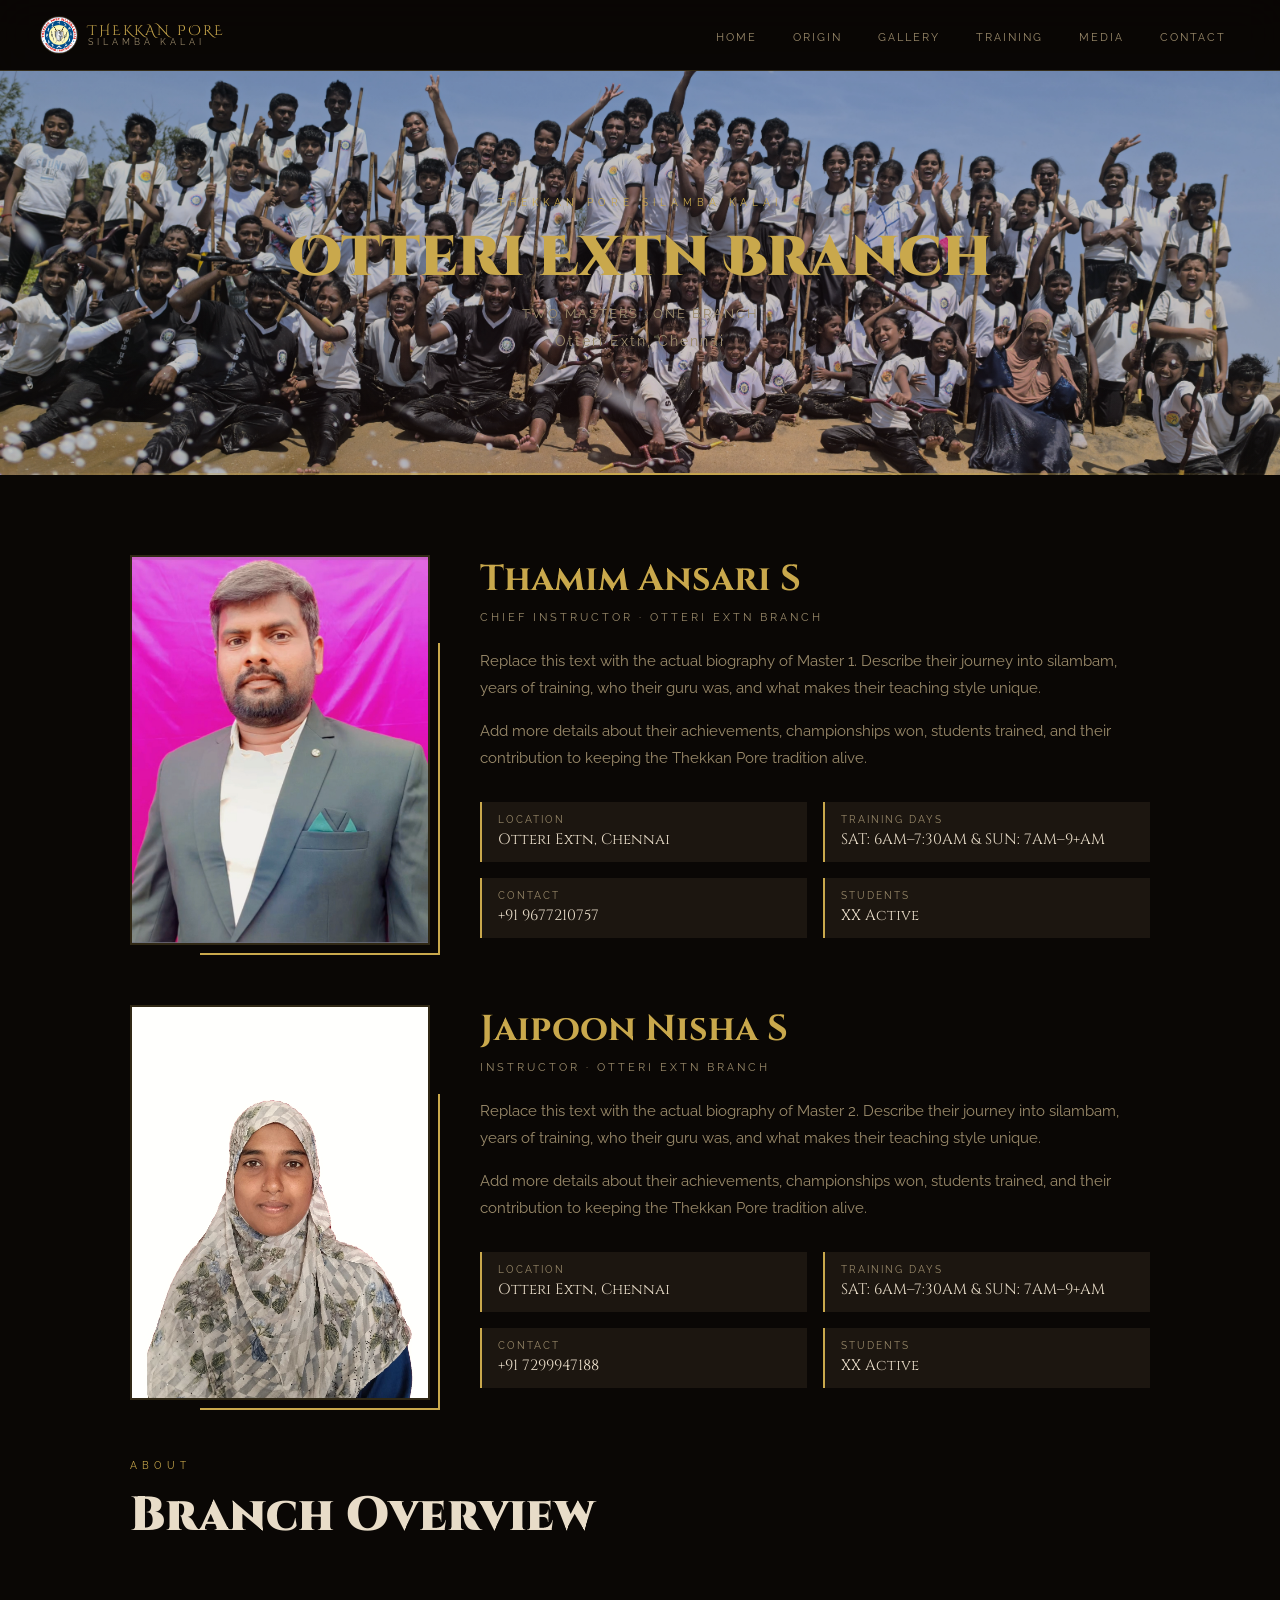
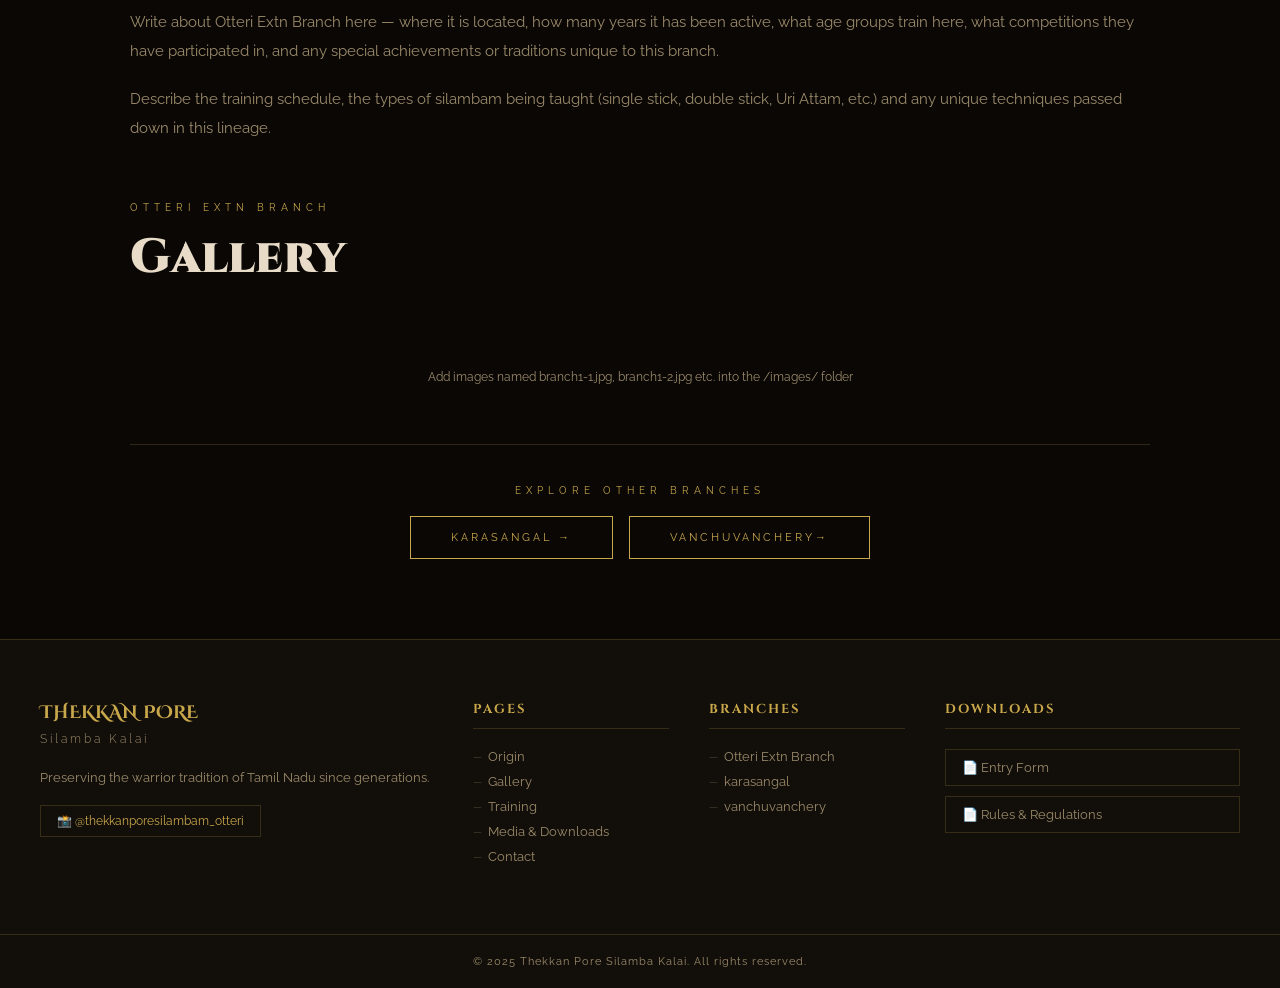
==== pages/branch1.html @ deb28e99 "Add files via upload" ====
<!DOCTYPE html>
<html lang="en">
<head>
  <meta charset="UTF-8"/>
  <meta name="viewport" content="width=device-width, initial-scale=1.0"/>
  <title>Otteri Extn Branch — Thekkan Pore Silamba Kalai</title>
  <link rel="stylesheet" href="../css/style.css"/>
  <link href="https://fonts.googleapis.com/css2?family=Cinzel+Decorative:wght@700;900&family=Cinzel:wght@400;600;900&family=Raleway:wght@300;400;600&display=swap" rel="stylesheet"/>
</head>
<body>
  <nav class="navbar" id="navbar">
    <div class="nav-logo">
      <img src="../images/class-logo.png" alt="Silambam Class Logo" class="nav-class-logo" onerror="this.style.display='none'"/>
      <div class="nav-logo-text">
        <span class="logo-tamil">THEKKAN PORE</span>
        <span class="logo-sub">SILAMBA KALAI</span>
      </div>
    </div>
    <div class="nav-toggle" id="navToggle">☰</div>
    <ul class="nav-links" id="navLinks">
      <li><a href="../index.html">Home</a></li>
      <li><a href="origin.html">Origin</a></li>
      <li><a href="gallery.html">Gallery</a></li>
      <li><a href="training.html">Training</a></li>
      <li><a href="media.html">Media</a></li>
      <li><a href="contact.html">Contact</a></li>
    </ul>
  </nav>

  <!-- BRANCH HERO -->
  <div class="page-hero">
    <div class="branch-hero-img">
      <img src="../images/banner.jpg" alt="Thekkan Pore Silamba Kalai Banner" onerror="this.style.display='none'"/>
    </div>
    <div class="page-hero-content">
      <p class="section-pre">Thekkan Pore Silamba Kalai</p>
      <h1><span>Otteri Extn Branch</span></h1>
      <p style="color:var(--text-muted);font-size:13px;letter-spacing:2px;margin-top:10px;">TWO MASTERS · ONE BRANCH</p>
      <p style="color:var(--text-muted);font-size:14px;letter-spacing:2px;margin-top:12px;">Otteri Extn, Chennai</p>
    </div>
  </div>

  <!-- MASTER PROFILES -->
  <div class="section-block">
    <!-- Master 1: Thamim Ansari S -->
    <div class="master-profile scroll-reveal">
      <div class="master-profile-img">
        <img src="../images/master1.jpg" alt="Thamim Ansari S" onerror="this.src='../images/placeholder.jpg'"/>
      </div>
      <div class="master-profile-info">
        <h2>Thamim Ansari S</h2>
        <span class="branch-tag">Chief Instructor · Otteri Extn Branch</span>
        <p>
          Replace this text with the actual biography of Master 1. Describe their journey into silambam, 
          years of training, who their guru was, and what makes their teaching style unique.
        </p>
        <p>
          Add more details about their achievements, championships won, students trained, 
          and their contribution to keeping the Thekkan Pore tradition alive.
        </p>
        <div class="info-grid">
          <div class="info-item">
            <div class="label">Location</div>
            <div class="value">Otteri Extn, Chennai</div>
          </div>
          <div class="info-item">
            <div class="label">Training Days</div>
            <div class="value">SAT: 6AM–7:30AM &amp; SUN: 7AM–9+AM</div>
          </div>
          <div class="info-item">
            <div class="label">Contact</div>
            <div class="value">+91 9677210757</div>
          </div>
          <div class="info-item">
            <div class="label">Students</div>
            <div class="value">XX Active</div>
          </div>
        </div>
      </div>
    </div>

    <!-- Master 2: Jaipoon Nisha S -->
    <div class="master-profile scroll-reveal" style="margin-top:60px;">
      <div class="master-profile-img">
        <img src="../images/master2.jpg" alt="Jaipoon Nisha S" onerror="this.src='../images/placeholder.jpg'"/>
      </div>
      <div class="master-profile-info">
        <h2>Jaipoon Nisha S</h2>
        <span class="branch-tag">Instructor · Otteri Extn Branch</span>
        <p>
          Replace this text with the actual biography of Master 2. Describe their journey into silambam, 
          years of training, who their guru was, and what makes their teaching style unique.
        </p>
        <p>
          Add more details about their achievements, championships won, students trained, 
          and their contribution to keeping the Thekkan Pore tradition alive.
        </p>
        <div class="info-grid">
          <div class="info-item">
            <div class="label">Location</div>
            <div class="value">Otteri Extn, Chennai</div>
          </div>
          <div class="info-item">
            <div class="label">Training Days</div>
            <div class="value">SAT: 6AM–7:30AM &amp; SUN: 7AM–9+AM</div>
          </div>
          <div class="info-item">
            <div class="label">Contact</div>
            <div class="value">+91 7299947188</div>
          </div>
          <div class="info-item">
            <div class="label">Students</div>
            <div class="value">XX Active</div>
          </div>
        </div>
      </div>
    </div>

    <!-- ABOUT THE BRANCH -->
    <div class="scroll-reveal" style="margin-bottom:60px;">
      <div class="section-header" style="text-align:left;">
        <p class="section-pre">About</p>
        <h2 class="section-title">Branch Overview</h2>
      </div>
      <p style="color:var(--text-muted);line-height:1.9;font-size:15px;margin-bottom:20px;">
        Write about Otteri Extn Branch here — where it is located, how many years it has been active, 
        what age groups train here, what competitions they have participated in, and any special 
        achievements or traditions unique to this branch.
      </p>
      <p style="color:var(--text-muted);line-height:1.9;font-size:15px;">
        Describe the training schedule, the types of silambam being taught (single stick, 
        double stick, Uri Attam, etc.) and any unique techniques passed down in this lineage.
      </p>
    </div>

    <!-- BRANCH GALLERY -->
    <div class="scroll-reveal">
      <div class="section-header" style="text-align:left;">
        <p class="section-pre">Otteri Extn Branch</p>
        <h2 class="section-title">Gallery</h2>
      </div>
      <div class="gallery-grid">
        <!-- Add real images when available -->
        <div class="gallery-item">
          <img src="../images/branch1-1.jpg" alt="Branch 1 Photo" onerror="this.parentElement.style.display='none'"/>
          <div class="gallery-item-overlay"><span>View</span></div>
        </div>
        <div class="gallery-item">
          <img src="../images/branch1-2.jpg" alt="Branch 1 Photo" onerror="this.parentElement.style.display='none'"/>
          <div class="gallery-item-overlay"><span>View</span></div>
        </div>
        <div class="gallery-item">
          <img src="../images/branch1-3.jpg" alt="Branch 1 Photo" onerror="this.parentElement.style.display='none'"/>
          <div class="gallery-item-overlay"><span>View</span></div>
        </div>
        <div class="gallery-item">
          <img src="../images/branch1-4.jpg" alt="Branch 1 Photo" onerror="this.parentElement.style.display='none'"/>
          <div class="gallery-item-overlay"><span>View</span></div>
        </div>
      </div>
      <p style="color:var(--text-muted);font-size:12px;margin-top:20px;text-align:center;">
        Add images named branch1-1.jpg, branch1-2.jpg etc. into the /images/ folder
      </p>
    </div>

    <!-- NAV TO OTHER BRANCHES -->
    <div class="scroll-reveal" style="margin-top:60px;padding-top:40px;border-top:1px solid var(--border);">
      <p class="section-pre" style="text-align:center;margin-bottom:20px;">Explore Other Branches</p>
      <div style="display:flex;gap:16px;justify-content:center;flex-wrap:wrap;">
        <a href="branch2.html" class="hero-btn" style="font-size:11px;">karasangal →</a>
        <a href="branch3.html" class="hero-btn" style="font-size:11px;">vanchuvanchery→</a>
      </div>
    </div>
  </div>

  <!-- FOOTER -->
  <footer class="site-footer">
    <div class="footer-top">
      <div class="footer-brand">
        <h2>THEKKAN PORE<br/><span>Silamba Kalai</span></h2>
        <p>Preserving the warrior tradition of Tamil Nadu since generations.</p>
        <a href="https://instagram.com/thekkanporesilambam_otteri" target="_blank" class="insta-link">📸 @thekkanporesilambam_otteri</a>
      </div>
      <div class="footer-links">
        <h4>Pages</h4>
        <ul>
          <li><a href="origin.html">Origin</a></li>
          <li><a href="gallery.html">Gallery</a></li>
          <li><a href="training.html">Training</a></li>
          <li><a href="media.html">Media & Downloads</a></li>
          <li><a href="contact.html">Contact</a></li>
        </ul>
      </div>
      <div class="footer-branches">
        <h4>Branches</h4>
        <ul>
          <li><a href="branch1.html">Otteri Extn Branch</a></li>
          <li><a href="branch2.html">karasangal</a></li>
          <li><a href="branch3.html">vanchuvanchery</a></li>
        </ul>
      </div>
      <div class="footer-downloads">
        <h4>Downloads</h4>
        <a href="../pdfs/entry-form.pdf" class="pdf-btn" download>📄 Entry Form</a>
        <a href="../pdfs/rules.pdf" class="pdf-btn" download>📄 Rules & Regulations</a>
      </div>
    </div>
    <div class="footer-bottom">
      <p>© 2025 Thekkan Pore Silamba Kalai. All rights reserved.</p>
    </div>
  </footer>

  <script src="../js/main.js"></script>
</body>
</html>
---- css/style.css ----
/* ===== CSS VARIABLES ===== */
:root {
  --gold: #C9A84C;
  --gold-light: #F0C96E;
  --gold-dark: #8B6914;
  --crimson: #8B1A1A;
  --crimson-light: #B22222;
  --dark: #0A0705;
  --dark2: #120E09;
  --dark3: #1C1610;
  --dark4: #2A2018;
  --text: #E8DCC8;
  --text-muted: #9B8B6B;
  --border: rgba(201,168,76,0.2);
  --shadow-gold: 0 0 40px rgba(201,168,76,0.15);
  --transition: all 0.4s cubic-bezier(0.23, 1, 0.32, 1);
}

/* ===== RESET & BASE ===== */
*, *::before, *::after { box-sizing: border-box; margin: 0; padding: 0; }

html { scroll-behavior: smooth; }

body {
  font-family: 'Raleway', sans-serif;
  background: var(--dark);
  color: var(--text);
  overflow-x: hidden;
  cursor: default;
}

/* ===== PARTICLE CANVAS ===== */
/* ===== SCROLLBAR ===== */
::-webkit-scrollbar { width: 6px; }
::-webkit-scrollbar-track { background: var(--dark2); }
::-webkit-scrollbar-thumb { background: var(--gold-dark); border-radius: 3px; }

/* ===== NAVBAR ===== */
.navbar {
  position: fixed;
  top: 0; left: 0; right: 0;
  z-index: 1000;
  display: flex;
  align-items: center;
  justify-content: space-between;
  padding: 16px 40px;
  background: rgba(10,7,5,0.85);
  backdrop-filter: blur(20px);
  border-bottom: 1px solid var(--border);
  transition: var(--transition);
}
.navbar.scrolled {
  padding: 10px 40px;
  background: rgba(10,7,5,0.97);
}
.nav-logo {
  display: flex;
  flex-direction: row;
  align-items: center;
  gap: 10px;
  line-height: 1;
  text-decoration: none;
}
.nav-class-logo {
  width: 38px;
  height: 38px;
  object-fit: contain;
  border-radius: 50%;
  border: 1px solid var(--border);
}
.nav-logo-text {
  display: flex;
  flex-direction: column;
  line-height: 1;
}
.logo-tamil {
  font-family: 'Cinzel Decorative', serif;
  font-size: 14px;
  color: var(--gold);
  letter-spacing: 2px;
}
.logo-sub {
  font-size: 9px;
  letter-spacing: 4px;
  color: var(--text-muted);
  text-transform: uppercase;
}
.nav-links {
  display: flex;
  list-style: none;
  gap: 8px;
}
.nav-links a {
  color: var(--text-muted);
  text-decoration: none;
  font-size: 11px;
  letter-spacing: 2px;
  text-transform: uppercase;
  padding: 8px 14px;
  border-radius: 2px;
  transition: var(--transition);
  position: relative;
}
.nav-links a::after {
  content: '';
  position: absolute;
  bottom: 4px; left: 50%; right: 50%;
  height: 1px;
  background: var(--gold);
  transition: var(--transition);
}
.nav-links a:hover::after,
.nav-links a.active::after {
  left: 14px; right: 14px;
}
.nav-links a:hover,
.nav-links a.active {
  color: var(--gold);
}
.nav-toggle {
  display: none;
  font-size: 22px;
  cursor: pointer;
  color: var(--gold);
}

/* ===== HERO BANNER (YouTube-style) ===== */
.hero-banner {
  position: relative;
  width: 100%;
  height: 38vh;
  min-height: 220px;
  max-height: 400px;
  overflow: hidden;
  margin-top: 70px;
  background: linear-gradient(180deg, #1C1008 0%, #0A0705 100%);
}
.hero-banner-img {
  position: absolute;
  inset: 0;
}
.hero-banner-img img {
  width: 100%;
  height: 100%;
  object-fit: cover;
  object-position: center;
  display: block;
}
.hero-banner-overlay {
  position: absolute;
  inset: 0;
  background: linear-gradient(180deg, rgba(10,7,5,0.1) 0%, rgba(10,7,5,0.55) 100%);
}

/* ===== PROFILE SECTION (YouTube-style) ===== */
.profile-section {
  max-width: 1100px;
  margin: 0 auto;
  padding: 0 40px;
  display: flex;
  align-items: flex-end;
  gap: 28px;
  position: relative;
  margin-top: -60px;
  padding-bottom: 32px;
  border-bottom: 1px solid var(--border);
  z-index: 10;
}
.profile-logo-wrap {
  flex-shrink: 0;
  width: 120px;
  height: 120px;
  border-radius: 50%;
  border: 3px solid var(--gold);
  overflow: hidden;
  background: var(--dark2);
  box-shadow: 0 0 30px rgba(201,168,76,0.25);
}
.profile-logo {
  width: 100%;
  height: 100%;
  object-fit: cover;
  display: block;
}
.profile-info {
  padding-bottom: 8px;
}
.profile-name {
  font-family: 'Cinzel Decorative', serif;
  font-size: clamp(18px, 3vw, 34px);
  font-weight: 900;
  color: var(--text);
  margin-bottom: 6px;
  line-height: 1.2;
}
.profile-name span {
  color: var(--gold);
}
.profile-tagline {
  font-size: 11px;
  letter-spacing: 4px;
  color: var(--text-muted);
  text-transform: uppercase;
  margin-bottom: 18px;
}
.hero-btn {
  display: inline-block;
  padding: 14px 40px;
  border: 1px solid var(--gold);
  color: var(--gold);
  text-decoration: none;
  font-size: 11px;
  letter-spacing: 3px;
  text-transform: uppercase;
  transition: var(--transition);
  position: relative;
  overflow: hidden;
}
.hero-btn::before {
  content: '';
  position: absolute;
  top: 0; left: -100%;
  width: 100%; height: 100%;
  background: var(--gold);
  transition: var(--transition);
  z-index: -1;
}
.hero-btn:hover {
  color: var(--dark);
}
.hero-btn:hover::before {
  left: 0;
}


/* ===== REVEAL ANIMATIONS ===== */
.reveal-up {
  opacity: 0;
  transform: translateY(30px);
  animation: revealUp 0.8s cubic-bezier(0.23,1,0.32,1) forwards;
}
.delay-1 { animation-delay: 0.2s; }
.delay-2 { animation-delay: 0.4s; }
.delay-3 { animation-delay: 0.6s; }
@keyframes revealUp {
  to { opacity: 1; transform: translateY(0); }
}

/* ===== ABOUT STRIP ===== */
.about-strip {
  display: flex;
  align-items: center;
  justify-content: center;
  gap: 0;
  padding: 30px 40px;
  background: var(--dark3);
  border-top: 1px solid var(--border);
  border-bottom: 1px solid var(--border);
  position: relative;
  z-index: 2;
}
.strip-item {
  display: flex;
  flex-direction: column;
  align-items: center;
  padding: 0 50px;
}
.strip-num {
  font-family: 'Cinzel', serif;
  font-size: 36px;
  font-weight: 900;
  color: var(--gold);
}
.strip-label {
  font-size: 10px;
  letter-spacing: 3px;
  text-transform: uppercase;
  color: var(--text-muted);
  margin-top: 4px;
}
.strip-divider {
  width: 1px;
  height: 50px;
  background: var(--border);
}

/* ===== SECTION HEADER ===== */
.section-header {
  text-align: center;
  margin-bottom: 60px;
}
.section-pre {
  font-size: 10px;
  letter-spacing: 5px;
  text-transform: uppercase;
  color: var(--gold);
  margin-bottom: 12px;
}
.section-title {
  font-family: 'Cinzel', serif;
  font-size: clamp(24px, 4vw, 48px);
  font-weight: 900;
  color: var(--text);
  margin-bottom: 16px;
}
.section-desc {
  color: var(--text-muted);
  font-size: 14px;
  letter-spacing: 1px;
}

/* ===== MASTERS SECTION ===== */
.masters-section {
  padding: 100px 40px;
  position: relative;
  z-index: 2;
  background: linear-gradient(180deg, var(--dark) 0%, var(--dark2) 50%, var(--dark) 100%);
}
.masters-grid {
  display: grid;
  grid-template-columns: repeat(4, 1fr);
  gap: 24px;
  max-width: 1300px;
  margin: 0 auto;
}
.master-card {
  background: var(--dark3);
  border: 1px solid var(--border);
  cursor: pointer;
  transition: var(--transition);
  position: relative;
  overflow: hidden;
  group: '';
}
.master-card:hover {
  transform: translateY(-8px);
  border-color: var(--gold);
  box-shadow: 0 20px 60px rgba(0,0,0,0.5), 0 0 30px rgba(201,168,76,0.1);
}
.card-glow {
  position: absolute;
  inset: -2px;
  background: linear-gradient(135deg, transparent 30%, rgba(201,168,76,0.08) 100%);
  opacity: 0;
  transition: var(--transition);
  pointer-events: none;
  z-index: 1;
}
.master-card:hover .card-glow { opacity: 1; }

.card-img-wrap {
  position: relative;
  aspect-ratio: 3/4;
  overflow: hidden;
}
.card-img-wrap img {
  width: 100%;
  height: 100%;
  object-fit: cover;
  transition: transform 0.6s cubic-bezier(0.23,1,0.32,1);
  filter: grayscale(20%) sepia(10%);
}
.master-card:hover .card-img-wrap img {
  transform: scale(1.06);
  filter: grayscale(0%);
}
.card-overlay {
  position: absolute;
  inset: 0;
  background: linear-gradient(to top, rgba(10,7,5,0.9) 0%, transparent 60%);
  display: flex;
  align-items: flex-end;
  justify-content: center;
  padding-bottom: 20px;
  opacity: 0;
  transition: var(--transition);
}
.master-card:hover .card-overlay {
  opacity: 1;
}
.card-cta {
  font-size: 11px;
  letter-spacing: 3px;
  text-transform: uppercase;
  color: var(--gold);
  border: 1px solid var(--gold);
  padding: 8px 20px;
}
.card-info {
  padding: 20px;
}
.card-branch {
  font-size: 10px;
  letter-spacing: 3px;
  text-transform: uppercase;
  color: var(--gold);
}
.card-name {
  font-family: 'Cinzel', serif;
  font-size: 18px;
  font-weight: 700;
  color: var(--text);
  margin: 6px 0;
}
.card-location {
  font-size: 12px;
  color: var(--text-muted);
  margin-bottom: 12px;
}
.card-border-line {
  height: 1px;
  background: linear-gradient(90deg, var(--gold), transparent);
  margin-bottom: 12px;
}
.card-desc {
  font-size: 12px;
  color: var(--text-muted);
  line-height: 1.7;
}

/* ===== QUOTE BANNER ===== */
.quote-banner {
  padding: 80px 40px;
  background:
    linear-gradient(135deg, rgba(139,26,26,0.1) 0%, transparent 50%),
    var(--dark3);
  border-top: 1px solid var(--border);
  border-bottom: 1px solid var(--border);
  position: relative;
  z-index: 2;
}
.quote-inner {
  max-width: 800px;
  margin: 0 auto;
  text-align: center;
}
.quote-mark {
  font-family: 'Cinzel Decorative', serif;
  font-size: 80px;
  color: var(--gold);
  opacity: 0.3;
  line-height: 0.5;
  display: block;
  margin-bottom: 10px;
}
.quote-text {
  font-family: 'Cinzel', serif;
  font-size: clamp(16px, 2.5vw, 24px);
  font-weight: 400;
  color: var(--text);
  line-height: 1.8;
  font-style: italic;
  margin-bottom: 20px;
}
.quote-author {
  font-size: 11px;
  letter-spacing: 3px;
  text-transform: uppercase;
  color: var(--gold);
}

/* ===== QUICK LINKS ===== */
.quick-links {
  display: grid;
  grid-template-columns: repeat(4, 1fr);
  position: relative;
  z-index: 2;
}
.ql-card {
  padding: 50px 30px;
  background: var(--dark2);
  border-right: 1px solid var(--border);
  border-top: 1px solid var(--border);
  text-decoration: none;
  color: inherit;
  transition: var(--transition);
  text-align: center;
  display: block;
}
.ql-card:last-child { border-right: none; }
.ql-card:hover {
  background: var(--dark3);
}
.ql-icon {
  font-size: 32px;
  margin-bottom: 16px;
  display: block;
}
.ql-card h3 {
  font-family: 'Cinzel', serif;
  font-size: 16px;
  color: var(--gold);
  margin-bottom: 10px;
}
.ql-card p {
  font-size: 12px;
  color: var(--text-muted);
  line-height: 1.6;
}

/* ===== FOOTER ===== */
.site-footer {
  background: var(--dark2);
  border-top: 1px solid var(--border);
  position: relative;
  z-index: 2;
}
.footer-top {
  display: grid;
  grid-template-columns: 2fr 1fr 1fr 1.5fr;
  gap: 40px;
  padding: 60px 40px;
  max-width: 1300px;
  margin: 0 auto;
}
.footer-brand h2 {
  font-family: 'Cinzel Decorative', serif;
  font-size: 18px;
  color: var(--gold);
  line-height: 1.4;
  margin-bottom: 16px;
}
.footer-brand h2 span {
  font-size: 12px;
  letter-spacing: 3px;
  color: var(--text-muted);
  font-family: 'Raleway', sans-serif;
  font-weight: 300;
}
.footer-brand p {
  font-size: 13px;
  color: var(--text-muted);
  line-height: 1.7;
  margin-bottom: 16px;
}
.insta-link {
  display: inline-block;
  color: var(--gold);
  text-decoration: none;
  font-size: 12px;
  border: 1px solid var(--border);
  padding: 8px 16px;
  transition: var(--transition);
}
.insta-link:hover { border-color: var(--gold); }
.footer-links h4,
.footer-branches h4,
.footer-downloads h4 {
  font-family: 'Cinzel', serif;
  font-size: 13px;
  color: var(--gold);
  letter-spacing: 2px;
  text-transform: uppercase;
  margin-bottom: 20px;
  padding-bottom: 10px;
  border-bottom: 1px solid var(--border);
}
.footer-links ul,
.footer-branches ul {
  list-style: none;
}
.footer-links ul li,
.footer-branches ul li {
  margin-bottom: 10px;
}
.footer-links a,
.footer-branches a {
  color: var(--text-muted);
  text-decoration: none;
  font-size: 13px;
  transition: var(--transition);
  display: flex;
  align-items: center;
  gap: 6px;
}
.footer-links a:hover,
.footer-branches a:hover { color: var(--gold); }
.footer-links a::before,
.footer-branches a::before {
  content: '—';
  opacity: 0.4;
  font-size: 10px;
}
.pdf-btn {
  display: block;
  color: var(--text-muted);
  text-decoration: none;
  font-size: 13px;
  padding: 10px 16px;
  border: 1px solid var(--border);
  margin-bottom: 10px;
  transition: var(--transition);
}
.pdf-btn:hover {
  border-color: var(--gold);
  color: var(--gold);
  background: rgba(201,168,76,0.05);
}
.footer-bottom {
  border-top: 1px solid var(--border);
  padding: 20px 40px;
  text-align: center;
}
.footer-bottom p {
  font-size: 11px;
  color: var(--text-muted);
  letter-spacing: 1px;
}

/* ===== PAGE TRANSITION ===== */
.page-transition {
  position: fixed;
  inset: 0;
  background: var(--dark);
  z-index: 9999;
  display: flex;
  align-items: center;
  justify-content: center;
  pointer-events: none;
  opacity: 0;
  transition: opacity 0.3s ease;
}
.page-transition.active {
  opacity: 1;
  pointer-events: all;
}
.pt-logo {
  font-family: 'Cinzel Decorative', serif;
  font-size: 24px;
  color: var(--gold);
  animation: ptPulse 0.8s ease infinite alternate;
}
@keyframes ptPulse {
  from { opacity: 0.4; transform: scale(0.95); }
  to { opacity: 1; transform: scale(1.05); }
}

/* ===== INNER PAGE HERO ===== */
.page-hero {
  height: 45vh;
  min-height: 300px;
  display: flex;
  align-items: center;
  justify-content: center;
  position: relative;
  overflow: hidden;
  background:
    radial-gradient(ellipse at 50% 100%, rgba(139,26,26,0.3) 0%, transparent 60%),
    linear-gradient(180deg, #0A0705 0%, #1C1008 100%);
  margin-top: 70px;
}
.page-hero::after {
  content: '';
  position: absolute;
  bottom: 0; left: 0; right: 0;
  height: 2px;
  background: linear-gradient(90deg, transparent, var(--gold), transparent);
}
.page-hero-content {
  text-align: center;
  z-index: 2;
  padding: 20px;
}
.page-hero-content .section-pre {
  margin-bottom: 12px;
}
.page-hero-content h1 {
  font-family: 'Cinzel Decorative', serif;
  font-size: clamp(24px, 5vw, 56px);
  font-weight: 900;
  color: var(--text);
}
.page-hero-content h1 span {
  color: var(--gold);
}

/* ===== SECTION BLOCK ===== */
.section-block {
  max-width: 1100px;
  margin: 0 auto;
  padding: 80px 40px;
  position: relative;
  z-index: 2;
}

/* ===== GALLERY GRID ===== */
.gallery-grid {
  display: grid;
  grid-template-columns: repeat(auto-fill, minmax(260px, 1fr));
  gap: 16px;
  margin-top: 40px;
}
.gallery-item {
  aspect-ratio: 4/3;
  overflow: hidden;
  border: 1px solid var(--border);
  cursor: pointer;
  position: relative;
}
.gallery-item img {
  width: 100%; height: 100%;
  object-fit: cover;
  transition: transform 0.5s ease, filter 0.5s ease;
  filter: grayscale(20%);
}
.gallery-item:hover img {
  transform: scale(1.08);
  filter: grayscale(0%);
}
.gallery-item-overlay {
  position: absolute;
  inset: 0;
  background: rgba(10,7,5,0.5);
  display: flex;
  align-items: center;
  justify-content: center;
  opacity: 0;
  transition: var(--transition);
}
.gallery-item:hover .gallery-item-overlay {
  opacity: 1;
}
.gallery-item-overlay span {
  font-size: 11px;
  letter-spacing: 2px;
  color: var(--gold);
  text-transform: uppercase;
  border: 1px solid var(--gold);
  padding: 8px 16px;
}

/* ===== UPLOAD SECTION ===== */
.upload-section {
  background: var(--dark3);
  border: 1px solid var(--border);
  padding: 40px;
  margin: 40px 0;
  text-align: center;
}
.upload-section h3 {
  font-family: 'Cinzel', serif;
  color: var(--gold);
  margin-bottom: 8px;
  font-size: 20px;
}
.upload-section p {
  color: var(--text-muted);
  font-size: 13px;
  margin-bottom: 24px;
}
.upload-form {
  display: flex;
  flex-direction: column;
  align-items: center;
  gap: 16px;
  max-width: 400px;
  margin: 0 auto;
}
.upload-input {
  width: 100%;
  padding: 12px 16px;
  background: var(--dark2);
  border: 1px solid var(--border);
  color: var(--text);
  font-family: 'Raleway', sans-serif;
  font-size: 13px;
  outline: none;
  transition: var(--transition);
}
.upload-input:focus { border-color: var(--gold); }
.upload-btn {
  padding: 12px 32px;
  background: transparent;
  border: 1px solid var(--gold);
  color: var(--gold);
  font-family: 'Raleway', sans-serif;
  font-size: 11px;
  letter-spacing: 3px;
  text-transform: uppercase;
  cursor: pointer;
  transition: var(--transition);
  position: relative;
  overflow: hidden;
}
.upload-btn::before {
  content: '';
  position: absolute;
  top: 0; left: -100%;
  width: 100%; height: 100%;
  background: var(--gold);
  transition: var(--transition);
  z-index: -1;
}
.upload-btn:hover {
  color: var(--dark);
}
.upload-btn:hover::before { left: 0; }
.msg-success {
  color: #5cb85c;
  font-size: 13px;
  display: none;
}
.msg-error {
  color: var(--crimson-light);
  font-size: 13px;
  display: none;
}

/* ===== BRANCH PAGE SPECIFIC ===== */
.branch-hero-img {
  position: absolute;
  inset: 0;
  z-index: 0;
}
.branch-hero-img img {
  width: 100%; height: 100%;
  object-fit: cover;
  object-position: center center;
  opacity: 0.75;
  filter: none;
}
.master-profile {
  display: grid;
  grid-template-columns: 300px 1fr;
  gap: 50px;
  margin-bottom: 60px;
  align-items: start;
}
.master-profile-img {
  position: relative;
}
.master-profile-img img {
  width: 100%;
  border: 2px solid var(--border);
  display: block;
  filter: sepia(10%);
}
.master-profile-img::after {
  content: '';
  position: absolute;
  bottom: -10px; right: -10px;
  width: 80%; height: 80%;
  border-bottom: 2px solid var(--gold);
  border-right: 2px solid var(--gold);
  pointer-events: none;
}
.master-profile-info h2 {
  font-family: 'Cinzel', serif;
  font-size: 36px;
  color: var(--gold);
  margin-bottom: 8px;
}
.master-profile-info .branch-tag {
  font-size: 11px;
  letter-spacing: 3px;
  text-transform: uppercase;
  color: var(--text-muted);
  margin-bottom: 24px;
  display: block;
}
.master-profile-info p {
  color: var(--text-muted);
  line-height: 1.8;
  font-size: 15px;
  margin-bottom: 16px;
}
.info-grid {
  display: grid;
  grid-template-columns: 1fr 1fr;
  gap: 16px;
  margin-top: 30px;
}
.info-item {
  background: var(--dark3);
  border-left: 2px solid var(--gold);
  padding: 12px 16px;
}
.info-item .label {
  font-size: 10px;
  letter-spacing: 2px;
  text-transform: uppercase;
  color: var(--text-muted);
  margin-bottom: 4px;
}
.info-item .value {
  font-family: 'Cinzel', serif;
  font-size: 15px;
  color: var(--text);
}

/* ===== CONTACT / LOCATION ===== */
.locations-grid {
  display: grid;
  grid-template-columns: repeat(2, 1fr);
  gap: 24px;
  margin-top: 40px;
}
.location-card {
  background: var(--dark3);
  border: 1px solid var(--border);
  padding: 30px;
  transition: var(--transition);
}
.location-card:hover {
  border-color: var(--gold);
}
.location-card h3 {
  font-family: 'Cinzel', serif;
  color: var(--gold);
  font-size: 18px;
  margin-bottom: 8px;
}
.location-card .loc-master {
  font-size: 11px;
  letter-spacing: 2px;
  text-transform: uppercase;
  color: var(--text-muted);
  margin-bottom: 16px;
  padding-bottom: 16px;
  border-bottom: 1px solid var(--border);
}
.location-card p {
  font-size: 13px;
  color: var(--text-muted);
  line-height: 1.8;
  margin-bottom: 8px;
}
.location-card a {
  color: var(--gold);
  text-decoration: none;
  font-size: 12px;
}

/* ===== TIMELINE ===== */
.timeline {
  position: relative;
  padding: 20px 0;
}
.timeline::before {
  content: '';
  position: absolute;
  left: 24px; top: 0; bottom: 0;
  width: 1px;
  background: linear-gradient(180deg, transparent, var(--gold), transparent);
}
.timeline-item {
  display: flex;
  gap: 40px;
  margin-bottom: 50px;
  position: relative;
}
.timeline-dot {
  flex-shrink: 0;
  width: 48px; height: 48px;
  background: var(--dark3);
  border: 2px solid var(--gold);
  display: flex;
  align-items: center;
  justify-content: center;
  font-family: 'Cinzel', serif;
  font-size: 13px;
  color: var(--gold);
  z-index: 1;
}
.timeline-content h3 {
  font-family: 'Cinzel', serif;
  font-size: 20px;
  color: var(--text);
  margin-bottom: 8px;
}
.timeline-content p {
  font-size: 14px;
  color: var(--text-muted);
  line-height: 1.8;
}

/* ===== RESPONSIVE ===== */
@media (max-width: 1024px) {
  .masters-grid { grid-template-columns: repeat(2, 1fr); }
  .quick-links { grid-template-columns: repeat(2, 1fr); }
  .footer-top { grid-template-columns: 1fr 1fr; }
}
@media (max-width: 768px) {
  .navbar { padding: 14px 20px; }
  .nav-links { 
    display: none;
    flex-direction: column;
    position: absolute;
    top: 100%; left: 0; right: 0;
    background: rgba(10,7,5,0.98);
    padding: 20px;
    border-bottom: 1px solid var(--border);
    gap: 4px;
  }
  .nav-links.open { display: flex; }
  .nav-toggle { display: block; }
  .masters-grid { grid-template-columns: 1fr; }
  .quick-links { grid-template-columns: 1fr 1fr; }
  .footer-top { grid-template-columns: 1fr; padding: 40px 20px; }
  .about-strip { gap: 0; flex-wrap: wrap; }
  .strip-item { padding: 20px 30px; }
  .master-profile { grid-template-columns: 1fr; }
  .locations-grid { grid-template-columns: 1fr; }
  .info-grid { grid-template-columns: 1fr; }
  .section-block { padding: 60px 20px; }
  .masters-section { padding: 60px 20px; }
  /* Banner & profile responsive */
  .hero-banner { height: 28vw; min-height: 160px; }
  .profile-section { padding: 0 20px 24px; gap: 16px; margin-top: -44px; }
  .profile-logo-wrap { width: 88px; height: 88px; }
  .profile-name { font-size: clamp(14px, 4vw, 22px); }
}
@media (max-width: 480px) {
  .quick-links { grid-template-columns: 1fr; }
  .ql-card { border-right: none; border-bottom: 1px solid var(--border); }
}

/* ===== SCROLL REVEAL ===== */
.scroll-reveal {
  opacity: 0;
  transform: translateY(40px);
  transition: opacity 0.7s ease, transform 0.7s cubic-bezier(0.23,1,0.32,1);
}
.scroll-reveal.visible {
  opacity: 1;
  transform: translateY(0);
}

/* ===== LIGHTBOX ===== */
.lightbox {
  position: fixed;
  inset: 0;
  background: rgba(0,0,0,0.92);
  z-index: 10000;
  display: none;
  align-items: center;
  justify-content: center;
}
.lightbox.open { display: flex; }
.lightbox img {
  max-width: 90vw;
  max-height: 85vh;
  object-fit: contain;
  border: 1px solid var(--border);
}
.lightbox-close {
  position: absolute;
  top: 24px; right: 30px;
  font-size: 30px;
  color: var(--gold);
  cursor: pointer;
  line-height: 1;
}

/* ===== DELETE BUTTON ON GALLERY ITEMS ===== */
.gallery-item-overlay {
  flex-direction: column;
  gap: 8px;
}
.del-btn {
  font-size: 18px;
  cursor: pointer;
  opacity: 0.7;
  transition: opacity 0.2s;
  line-height: 1;
  padding: 4px 8px;
}
.del-btn:hover { opacity: 1; transform: scale(1.2); }
.view-btn {
  font-size: 11px;
  letter-spacing: 2px;
  color: var(--gold);
  text-transform: uppercase;
  border: 1px solid var(--gold);
  padding: 6px 14px;
  cursor: pointer;
}

/* ===== 3-BRANCH GRID WITH DOUBLE MASTER CARD ===== */
.masters-grid-3 {
  grid-template-columns: 1.6fr 1fr 1fr;
}

/* Branch I double card */
.branch1-double {
  cursor: pointer;
}
.double-img-row {
  position: relative;
  display: flex;
  aspect-ratio: 3/2.2;
  overflow: hidden;
}
.double-img-wrap {
  flex: 1;
  position: relative;
  overflow: hidden;
}
.double-img-wrap img {
  width: 100%;
  height: 100%;
  object-fit: cover;
  object-position: top;
  transition: transform 0.6s cubic-bezier(0.23,1,0.32,1);
  filter: grayscale(20%) sepia(10%);
}
.branch1-double:hover .double-img-wrap img {
  transform: scale(1.06);
  filter: grayscale(0%);
}
.double-divider {
  width: 2px;
  background: linear-gradient(180deg, transparent, var(--gold), transparent);
  z-index: 2;
  flex-shrink: 0;
}
.double-name {
  position: absolute;
  bottom: 0; left: 0; right: 0;
  background: linear-gradient(to top, rgba(10,7,5,0.9), transparent);
  color: var(--gold);
  font-family: 'Cinzel', serif;
  font-size: 11px;
  letter-spacing: 1px;
  text-align: center;
  padding: 20px 6px 8px;
  z-index: 2;
}
.double-img-row .card-overlay {
  position: absolute;
  inset: 0;
  background: rgba(10,7,5,0.5);
  display: flex;
  align-items: center;
  justify-content: center;
  opacity: 0;
  transition: var(--transition);
  z-index: 3;
}
.branch1-double:hover .double-img-row .card-overlay {
  opacity: 1;
}

/* responsive */
@media (max-width: 1024px) {
  .masters-grid-3 {
    grid-template-columns: 1fr 1fr;
  }
  .branch1-double {
    grid-column: 1 / -1;
  }
  .double-img-row {
    aspect-ratio: 16/7;
  }
}
@media (max-width: 600px) {
  .masters-grid-3 {
    grid-template-columns: 1fr;
  }
  .branch1-double {
    grid-column: auto;
  }
}
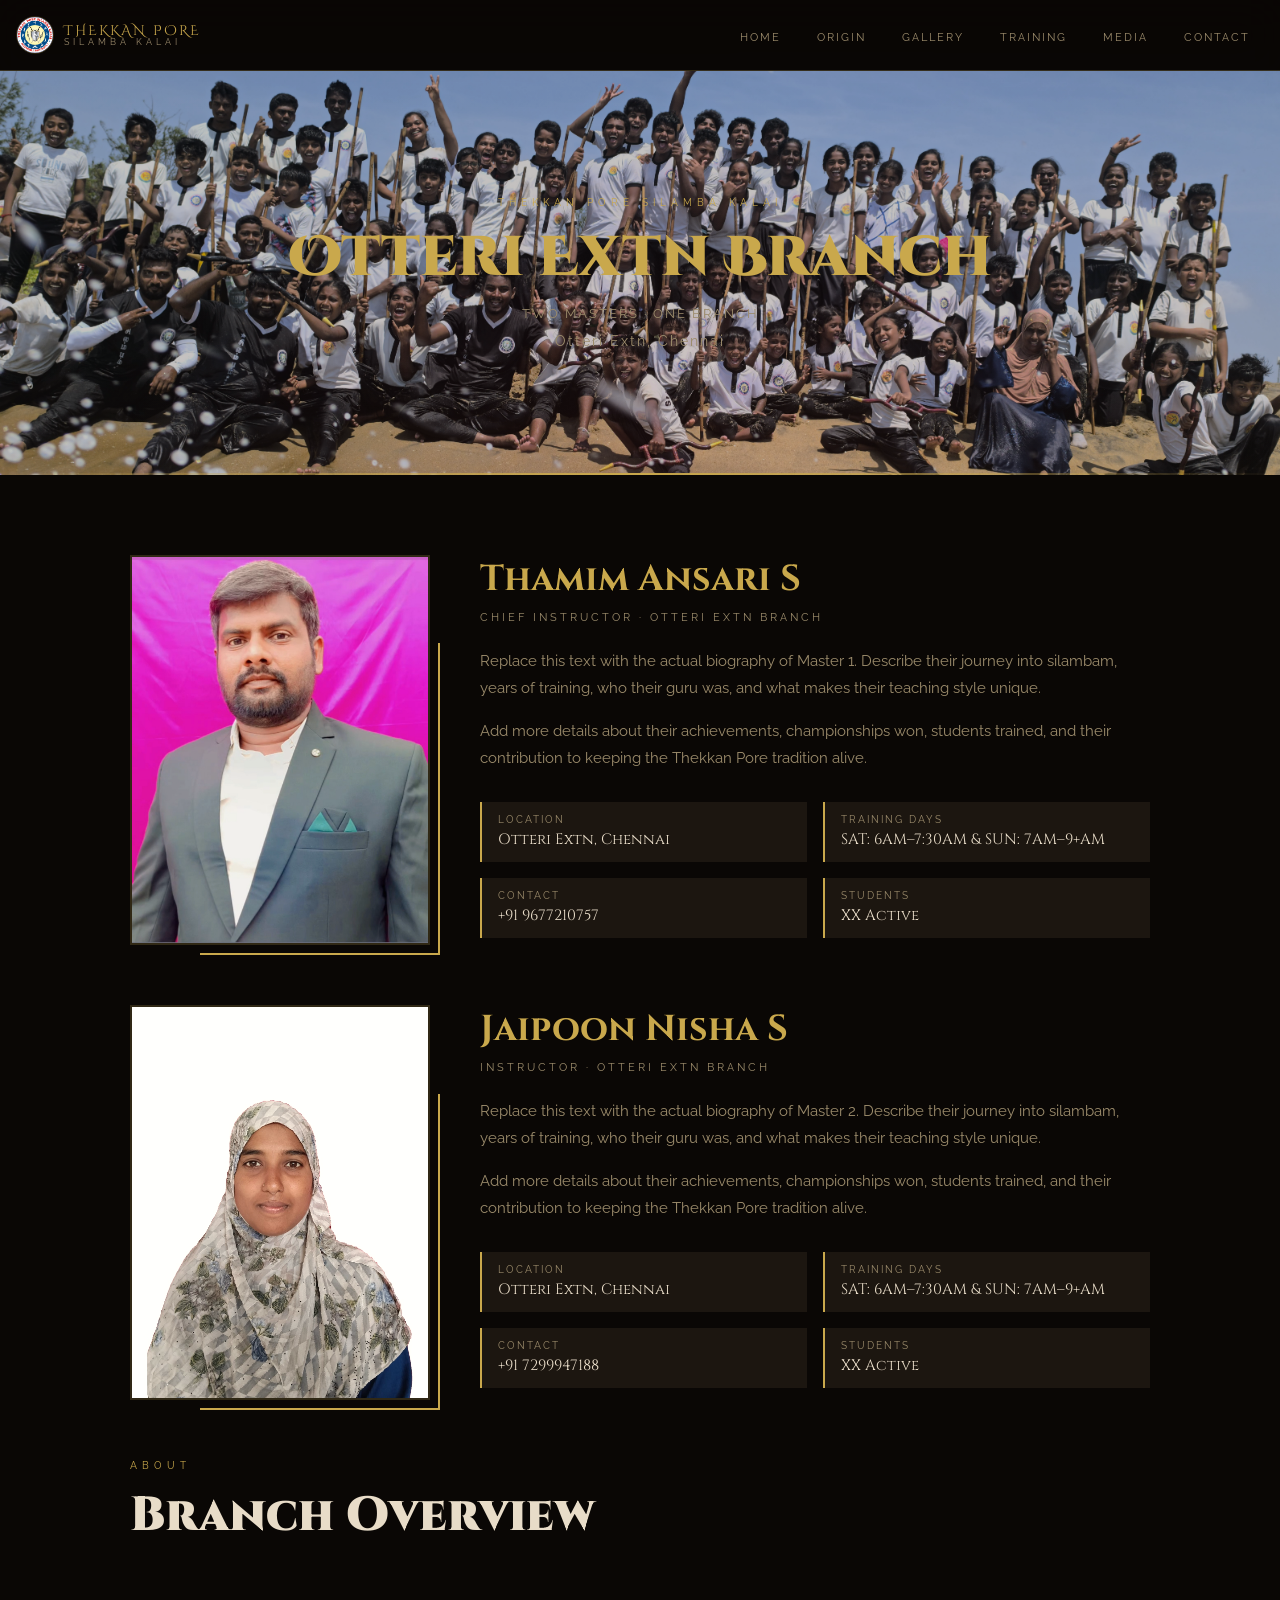
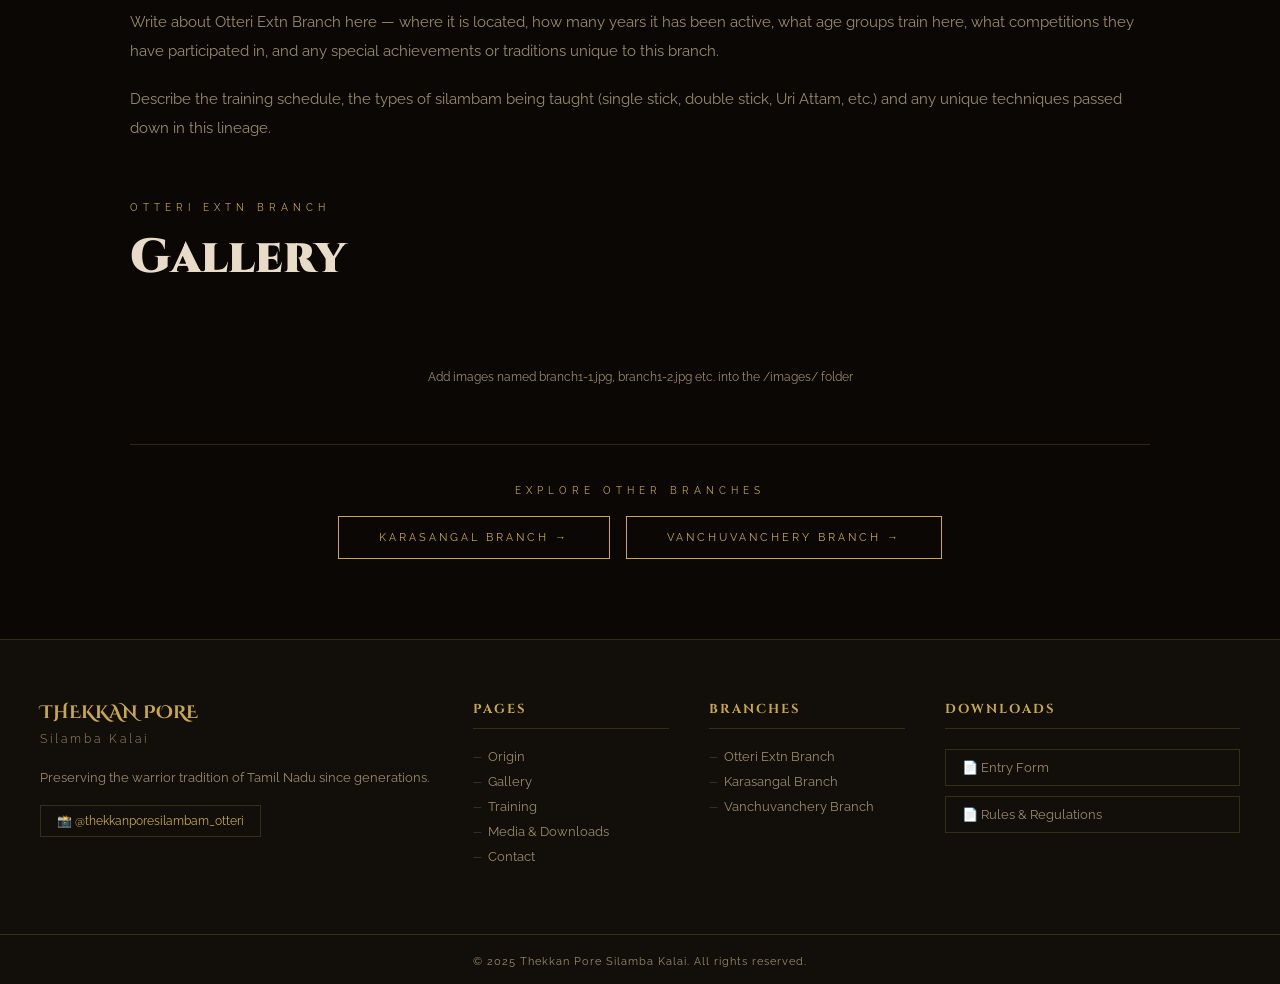
==== commit 3825a847: "Add files via upload" ====
--- a/pages/branch1.html
+++ b/pages/branch1.html
@@ -163,14 +163,14 @@
       </p>
     </div>
 
-    <!-- NAV TO OTHER BRANCHES -->
+    <!-- OTHER BRANCHES NAV — auto-populated from branches.js -->
     <div class="scroll-reveal" style="margin-top:60px;padding-top:40px;border-top:1px solid var(--border);">
       <p class="section-pre" style="text-align:center;margin-bottom:20px;">Explore Other Branches</p>
-      <div style="display:flex;gap:16px;justify-content:center;flex-wrap:wrap;">
-        <a href="branch2.html" class="hero-btn" style="font-size:11px;">karasangal →</a>
-        <a href="branch3.html" class="hero-btn" style="font-size:11px;">vanchuvanchery→</a>
-      </div>
-    </div>
+      <div id="otherBranchLinks" style="display:flex;gap:16px;justify-content:center;flex-wrap:wrap;">
+        <!-- Populated by branches.js -->
+      </div>
+    </div>
+  </div>
   </div>
 
   <!-- FOOTER -->
@@ -193,11 +193,7 @@
       </div>
       <div class="footer-branches">
         <h4>Branches</h4>
-        <ul>
-          <li><a href="branch1.html">Otteri Extn Branch</a></li>
-          <li><a href="branch2.html">karasangal</a></li>
-          <li><a href="branch3.html">vanchuvanchery</a></li>
-        </ul>
+        <ul id="footerBranchList"></ul>
       </div>
       <div class="footer-downloads">
         <h4>Downloads</h4>
@@ -210,6 +206,22 @@
     </div>
   </footer>
 
+  <script src="../js/branches.js"></script>
   <script src="../js/main.js"></script>
+  <script>
+    buildFooterBranches('');
+    const currentFile = window.location.pathname.split('/').pop();
+    const linksDiv = document.getElementById('otherBranchLinks');
+    if (linksDiv) {
+      BRANCHES.filter(b => b.file !== currentFile).forEach(b => {
+        const a = document.createElement('a');
+        a.href = b.file;
+        a.className = 'hero-btn';
+        a.style.fontSize = '11px';
+        a.textContent = b.name + ' →';
+        linksDiv.appendChild(a);
+      });
+    }
+  </script>
 </body>
 </html>
--- a/css/style.css
+++ b/css/style.css
@@ -980,39 +980,208 @@
   .quick-links { grid-template-columns: repeat(2, 1fr); }
   .footer-top { grid-template-columns: 1fr 1fr; }
 }
+
 @media (max-width: 768px) {
-  .navbar { padding: 14px 20px; }
+  /* --- NAVBAR --- */
+  .navbar { padding: 12px 16px; }
+  .navbar.scrolled { padding: 10px 16px; }
   .nav-links { 
     display: none;
     flex-direction: column;
     position: absolute;
     top: 100%; left: 0; right: 0;
     background: rgba(10,7,5,0.98);
-    padding: 20px;
+    padding: 16px;
     border-bottom: 1px solid var(--border);
-    gap: 4px;
+    gap: 2px;
+    max-height: 80vh;
+    overflow-y: auto;
   }
   .nav-links.open { display: flex; }
-  .nav-toggle { display: block; }
+  .nav-links a {
+    padding: 12px 16px;
+    font-size: 12px;
+    border-bottom: 1px solid rgba(201,168,76,0.08);
+  }
+  .nav-links a::after { display: none; }
+  .nav-toggle { display: block; font-size: 24px; padding: 4px; }
+  .logo-tamil { font-size: 12px; letter-spacing: 1px; }
+  .logo-sub { font-size: 8px; letter-spacing: 2px; }
+  .nav-class-logo { width: 32px; height: 32px; }
+
+  /* --- HERO BANNER --- */
+  .hero-banner { 
+    height: 40vw; 
+    min-height: 150px; 
+    max-height: 260px;
+    margin-top: 58px;
+  }
+
+  /* --- PROFILE SECTION --- */
+  .profile-section { 
+    padding: 0 16px 20px; 
+    gap: 14px; 
+    margin-top: -40px;
+    flex-wrap: nowrap;
+    align-items: flex-end;
+  }
+  .profile-logo-wrap { 
+    width: 80px; 
+    height: 80px; 
+    flex-shrink: 0;
+    border-width: 2px;
+  }
+  .profile-info { padding-bottom: 4px; }
+  .profile-name { 
+    font-size: clamp(13px, 4.5vw, 20px);
+    margin-bottom: 4px;
+  }
+  .profile-tagline { 
+    font-size: 9px; 
+    letter-spacing: 2px;
+    margin-bottom: 12px;
+  }
+  .hero-btn {
+    padding: 10px 24px;
+    font-size: 10px;
+    letter-spacing: 2px;
+  }
+
+  /* --- ABOUT STRIP --- */
+  .about-strip { 
+    gap: 0; 
+    flex-wrap: wrap;
+    padding: 0;
+  }
+  .strip-item { 
+    padding: 18px 20px;
+    width: 50%;
+    border-bottom: 1px solid var(--border);
+  }
+  .strip-item:nth-child(odd) { border-right: 1px solid var(--border); }
+  .strip-num { font-size: 28px; }
+  .strip-label { font-size: 9px; letter-spacing: 2px; }
+  .strip-divider { display: none; }
+
+  /* --- SECTION HEADER --- */
+  .section-header { margin-bottom: 36px; }
+  .section-title { font-size: clamp(20px, 5vw, 32px); }
+  .section-desc { font-size: 13px; padding: 0 8px; }
+
+  /* --- MASTERS SECTION --- */
+  .masters-section { padding: 50px 16px; }
   .masters-grid { grid-template-columns: 1fr; }
-  .quick-links { grid-template-columns: 1fr 1fr; }
-  .footer-top { grid-template-columns: 1fr; padding: 40px 20px; }
-  .about-strip { gap: 0; flex-wrap: wrap; }
-  .strip-item { padding: 20px 30px; }
-  .master-profile { grid-template-columns: 1fr; }
+
+  /* --- QUICK LINKS --- */
+  .quick-links { 
+    grid-template-columns: 1fr 1fr;
+  }
+  .ql-card { 
+    padding: 30px 16px;
+  }
+  .ql-card:nth-child(odd) { border-right: 1px solid var(--border); }
+  .ql-icon { font-size: 26px; margin-bottom: 10px; }
+  .ql-card h3 { font-size: 14px; }
+  .ql-card p { font-size: 11px; }
+
+  /* --- QUOTE BANNER --- */
+  .quote-banner { padding: 50px 20px; }
+  .quote-mark { font-size: 56px; }
+  .quote-text { font-size: clamp(14px, 3.5vw, 18px); }
+
+  /* --- FOOTER --- */
+  .footer-top { 
+    grid-template-columns: 1fr; 
+    padding: 36px 16px;
+    gap: 28px;
+  }
+  .footer-bottom { padding: 16px; }
+  .footer-brand h2 { font-size: 15px; }
+  .insta-link { font-size: 11px; word-break: break-word; }
+
+  /* --- INNER PAGES --- */
+  .section-block { padding: 40px 16px; }
+  .page-hero { 
+    height: 38vw; 
+    min-height: 200px;
+    margin-top: 58px;
+  }
+  .page-hero-content h1 { font-size: clamp(18px, 5.5vw, 36px); }
+
+  /* --- MASTER PROFILE (branch pages) --- */
+  .master-profile { 
+    grid-template-columns: 1fr;
+    gap: 24px;
+  }
+  .master-profile-img::after { 
+    bottom: -6px; right: -6px;
+    width: 70%; height: 70%;
+  }
+  .master-profile-info h2 { font-size: 24px; }
+  .info-grid { grid-template-columns: 1fr 1fr; }
+
+  /* --- LOCATIONS --- */
   .locations-grid { grid-template-columns: 1fr; }
+
+  /* --- GALLERY --- */
+  .gallery-grid { 
+    grid-template-columns: repeat(auto-fill, minmax(140px, 1fr));
+    gap: 10px;
+  }
+
+  /* --- UPLOAD SECTION --- */
+  .upload-section { padding: 28px 16px; }
+
+  /* --- TIMELINE --- */
+  .timeline-item { gap: 20px; }
+  .timeline-dot { width: 40px; height: 40px; font-size: 11px; }
+  .timeline-content h3 { font-size: 16px; }
+  .timeline-content p { font-size: 13px; }
+
+  /* --- CONTACT PAGE --- */
+  .location-card { padding: 20px 16px; }
+  .location-card h3 { font-size: 15px; }
+}
+
+@media (max-width: 480px) {
+  /* --- PROFILE: stack vertically on very small screens --- */
+  .profile-section {
+    flex-direction: column;
+    align-items: center;
+    text-align: center;
+    margin-top: -36px;
+    padding: 0 16px 20px;
+  }
+  .profile-logo-wrap { width: 72px; height: 72px; }
+  .hero-btn { width: 100%; text-align: center; }
+
+  /* --- ABOUT STRIP: all 4 in 2x2 --- */
+  .strip-item { width: 50%; }
+
+  /* --- QUICK LINKS: single column --- */
+  .quick-links { grid-template-columns: 1fr; }
+  .ql-card { 
+    border-right: none !important;
+    border-bottom: 1px solid var(--border);
+  }
+
+  /* --- INFO GRID: single column --- */
   .info-grid { grid-template-columns: 1fr; }
-  .section-block { padding: 60px 20px; }
-  .masters-section { padding: 60px 20px; }
-  /* Banner & profile responsive */
-  .hero-banner { height: 28vw; min-height: 160px; }
-  .profile-section { padding: 0 20px 24px; gap: 16px; margin-top: -44px; }
-  .profile-logo-wrap { width: 88px; height: 88px; }
-  .profile-name { font-size: clamp(14px, 4vw, 22px); }
-}
-@media (max-width: 480px) {
-  .quick-links { grid-template-columns: 1fr; }
-  .ql-card { border-right: none; border-bottom: 1px solid var(--border); }
+
+  /* --- FOOTER --- */
+  .footer-top { padding: 28px 14px; }
+
+  /* --- GALLERY: tighter grid --- */
+  .gallery-grid { 
+    grid-template-columns: repeat(2, 1fr);
+    gap: 8px;
+  }
+
+  /* --- SECTION BLOCK --- */
+  .section-block { padding: 32px 14px; }
+
+  /* --- BRANCH NAV BUTTONS --- */
+  .hero-btn { display: block; text-align: center; width: 100%; }
 }
 
 /* ===== SCROLL REVEAL ===== */
@@ -1153,6 +1322,17 @@
     aspect-ratio: 16/7;
   }
 }
+@media (max-width: 768px) {
+  .masters-grid-3 {
+    grid-template-columns: 1fr;
+  }
+  .branch1-double {
+    grid-column: auto;
+  }
+  .double-img-row {
+    aspect-ratio: 4/3;
+  }
+}
 @media (max-width: 600px) {
   .masters-grid-3 {
     grid-template-columns: 1fr;
@@ -1161,3 +1341,140 @@
     grid-column: auto;
   }
 }
+
+/* ===== MOBILE GRAND MASTER CARDS ===== */
+@media (max-width: 480px) {
+  /* Grandmaster circles */
+  [style*="width:180px"][style*="height:180px"] {
+    width: 130px !important;
+    height: 130px !important;
+  }
+  /* Branch nav buttons row */
+  [style*="display:flex"][style*="gap:16px"][style*="justify-content:center"] {
+    flex-direction: column;
+    align-items: stretch;
+    padding: 0 16px;
+  }
+}
+
+/* ===== TOUCH DEVICE: always show card overlays ===== */
+@media (hover: none) {
+  .card-overlay { opacity: 1 !important; }
+  .gallery-item-overlay { opacity: 1 !important; }
+  .gallery-item-overlay span { padding: 6px 12px; font-size: 10px; }
+  .card-cta { padding: 6px 14px; font-size: 10px; }
+}
+
+/* ===== SAFE AREA (iPhone notch / home bar) ===== */
+@supports (padding-bottom: env(safe-area-inset-bottom)) {
+  .site-footer .footer-bottom {
+    padding-bottom: calc(16px + env(safe-area-inset-bottom));
+  }
+  .navbar {
+    padding-left: max(16px, env(safe-area-inset-left));
+    padding-right: max(16px, env(safe-area-inset-right));
+  }
+}
+
+/* ===== PREVENT HORIZONTAL OVERFLOW ===== */
+img { max-width: 100%; }
+.master-profile-info, .card-info, .section-block,
+.upload-form, .location-card, .timeline-content {
+  word-break: break-word;
+  overflow-wrap: break-word;
+}
+
+/* ===== ORIGIN PAGE — content + sidebar grid ===== */
+.origin-content-grid {
+  display: grid;
+  grid-template-columns: 1.4fr 0.6fr;
+  gap: 40px;
+  align-items: start;
+}
+@media (max-width: 768px) {
+  .origin-content-grid {
+    grid-template-columns: 1fr;
+    gap: 32px;
+  }
+  /* Move Key Techniques sidebar below the main text naturally */
+  .origin-content-grid > div:last-child {
+    order: 2;
+  }
+}
+
+/* ===== STUDENT BRANCH CARDS (silver theme) ===== */
+.student-card {
+  background: var(--dark3);
+  border: 1px solid #3a3a3a;
+  cursor: pointer;
+  transition: var(--transition);
+  position: relative;
+  overflow: hidden;
+}
+.student-card:hover {
+  transform: translateY(-8px);
+  border-color: #aaaaaa;
+  box-shadow: 0 20px 60px rgba(0,0,0,0.5), 0 0 30px rgba(180,180,180,0.1);
+}
+.student-card .card-glow {
+  background: linear-gradient(135deg, transparent 30%, rgba(180,180,180,0.06) 100%);
+}
+.student-card:hover .card-glow { opacity: 1; }
+.student-card:hover .card-img-wrap img {
+  transform: scale(1.06);
+  filter: grayscale(0%);
+}
+.student-card:hover .card-overlay { opacity: 1; }
+.student-card .card-cta {
+  color: #b0b0b0;
+  border-color: #b0b0b0;
+}
+.student-card .card-branch { color: #aaaaaa; }
+.student-card .card-border-line {
+  background: linear-gradient(90deg, #888, transparent);
+}
+.student-card .trained-under {
+  font-size: 10px;
+  letter-spacing: 2px;
+  text-transform: uppercase;
+  color: #777;
+  margin-bottom: 6px;
+  font-family: 'Raleway', sans-serif;
+}
+.student-card .trained-under span {
+  color: #999;
+}
+
+/* student branches section label */
+.student-section-label {
+  display: inline-block;
+  font-size: 10px;
+  letter-spacing: 3px;
+  text-transform: uppercase;
+  color: #888;
+  border: 1px solid #333;
+  padding: 4px 14px;
+  margin-bottom: 8px;
+  font-family: 'Raleway', sans-serif;
+}
+
+/* contact page — student branch card silver variant */
+.location-card.student-branch {
+  border-color: #2e2e2e;
+}
+.location-card.student-branch:hover {
+  border-color: #888;
+  box-shadow: 0 8px 30px rgba(150,150,150,0.06);
+}
+.location-card.student-branch h3 { color: #ccc; }
+.location-card.student-branch .view-branch-link {
+  color: #999 !important;
+  border-color: #333 !important;
+}
+.location-card.student-branch .trained-tag {
+  font-size: 11px;
+  color: #666;
+  letter-spacing: 1px;
+  margin-bottom: 8px;
+  display: block;
+}
